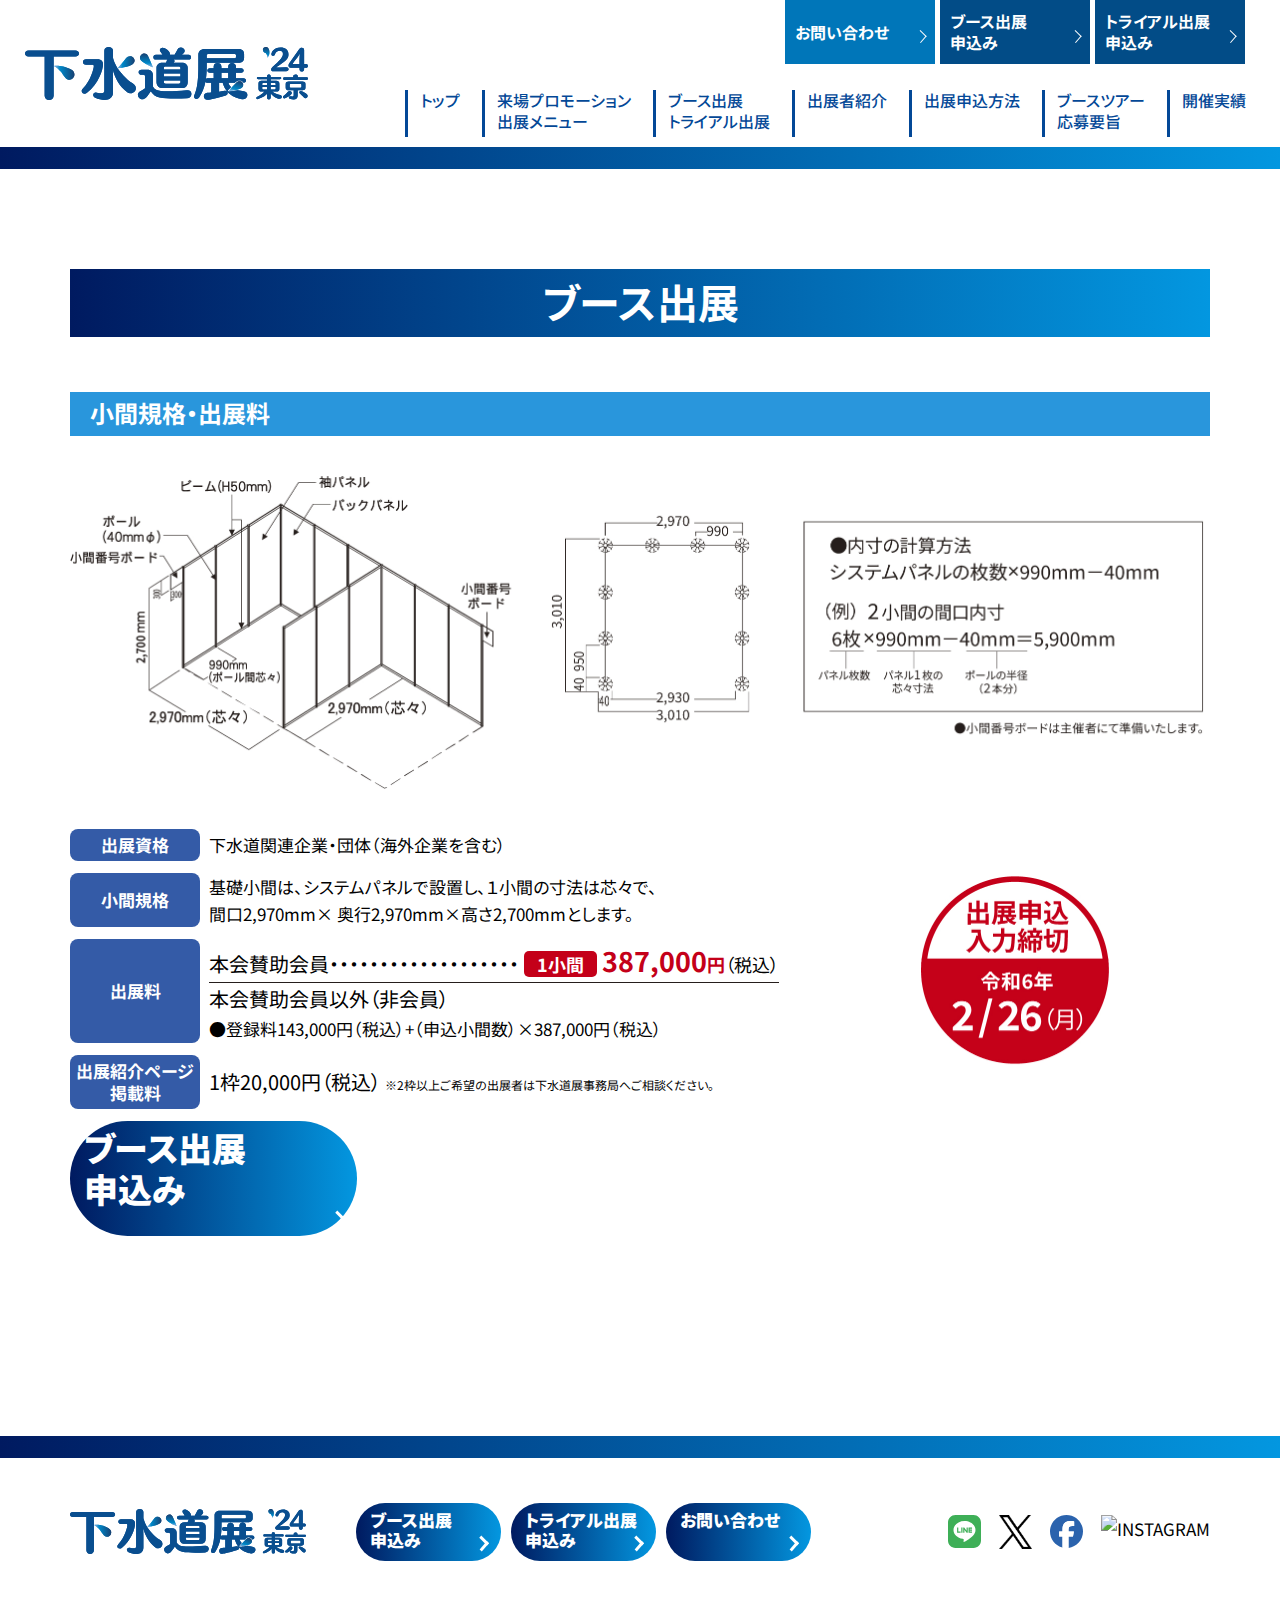
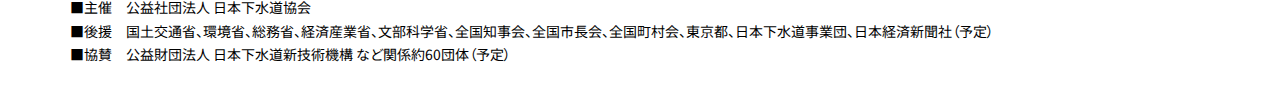
==== booth/index.html @ a704e986 "booth 20%" ====
<!doctype html>
<html lang="ja">
<head>
    
    <meta charset="utf-8">
    <meta http-equiv="X-UA-Compatible" content="IE=edge">
    <meta name="viewport" content="width=device-width, initial-scale=1, minimum-scale=1">
    <meta name="format-detection" content="telephone=no">

    <title>下水道展’24東京</title>
    <meta name="keywords" content="">
    <meta name="description" content="">

    <link rel="canonical" href="https://www.gesuidouten.jp/booth/">
    
    <!-- Favicon -->
    <link rel="apple-touch-icon" href="../assets/img/common/favicon.png">
    <link rel="icon" href="../assets/img/common/favicon.ico">

    <!-- Css -->
    <link rel="stylesheet" href="../assets/css/common.css">
    <link rel="stylesheet" href="../assets/css/booth.css">

    <!-- Js -->
    <script src="../assets/js/jquery.min.js"></script>
    <script src="../assets/js/common.js"></script>
    
</head>

<body>

    <!-- Header -->
    <script>parts('../','header.html');</script>
    <!-- End Header -->

    <!-- Main -->
    <div class="main">
        <section class="container">
			<h2 class="m-title">ブース出展</h2>
			<h3 class="m-title2">小間規格・出展料</h3>
			<div class="booth__box">
                <figure>
                    <img src="../assets/img/booth/booth-img01.jpg" width="1140" loading="lazy" alt="小間規格・出展料">
                </figure>
            </div>
            <div class="booth-exhi">
                <div class="booth-exhi__left">
                    <div class="exhi__item">
                        <div class="exhi-item__title">
                            <p>出展資格</p>
                        </div>
                        <div class="exhi-item__inner">
                            <p>下水道関連企業・団体（海外企業を含む）</p>
                        </div>
                    </div>
                    <div class="exhi__item">
                        <div class="exhi-item__title">
                            <p>小間規格</p>
                        </div>
                        <div class="exhi-item__inner">
                            <p>基礎小間は、システムパネルで設置し、１小間の寸法は芯々で、<br class="only-pc">間口2,970mm×
                                奥行2,970mm×高さ2,700mmとします。</p>
                        </div>
                    </div>
                    <div class="exhi__item">
                        <div class="exhi-item__title">
                            <p>出展料</p>
                        </div>
                        <div class="exhi-item__inner">
                            <div>
                                <p class="exhi-item__subtitle exhi-item__lead">本会賛助会員・・・・・・・・・・・・・・・・・・・<span class="tag">1小間</span><span class="number">387,000</span><span class="sm--red">円</span><span class="sm">（税込）</span></p>
                                <p class="exhi-item__lead">本会賛助会員以外（非会員）</p>
                                <p>●登録料143,000円（税込）+（申込小間数）×387,000円（税込）</p>
                            </div>
                        </div>
                    </div>
                    <div class="exhi__item">
                        <div class="exhi-item__title">
                            <p>出展紹介ページ<br>掲載料</p>
                        </div>
                        <div class="exhi-item__inner">
                            <p class="exhi-item__lead">1枠20,000円（税込） <span class="exhi-item__cap only-pc">※2枠以上ご希望の出展者は下水道展事務局へご相談ください。</span></p>
                        </div>
                    </div>
                    <p class="exhi-item__cap only-sp">※2枠以上ご希望の出展者は下水道展事務局へご相談ください。</p>
                </div>
                <div class="booth-exhi__right">
                    <figure>
                        <img src="../assets/img/booth/booth-img02.jpg" width="188" loading="lazy" alt="出展申込入力締切">
                    </figure>
                </div>
            </div>
            <div class="booth__btn">
                <a href="#">ブース出展
                    <br>申込み</a>
            </div>
        </section>
        <!--/-->

    </div>
    <!-- End Main -->

    <!-- Footer -->
    <script>parts('../','footer.html');</script>
    <!-- End Footer -->
    
</body>
</html>
---- assets/css/common.css ----
@charset "utf-8";
@import url('https://fonts.googleapis.com/css2?family=Noto+Sans+JP:wght@400;500;700;900&display=swap');

/* Reset */
html{font-size: 62.5%; -webkit-font-feature-settings: 'palt' 1; font-feature-settings: 'palt' 1;}
body{color: #000; line-height: 1.6; word-spacing: 0; font-size: 1.7rem; font-weight: 400; font-family: 'Noto Sans JP', sans-serif;
-webkit-text-size-adjust: 100%; -ms-text-size-adjust: 100%; -moz-text-size-adjust: 100%;}

*{margin: 0; padding: 0; box-sizing: border-box; border: 0; outline: none;}
h1, h2, h3, h4, h5, h6{font-size: 100%; font-weight: bold;}
ol, ul{list-style: none;}
table{border-collapse: collapse; border-spacing: 0;}
a{color: inherit; text-decoration: none;}
img{vertical-align: bottom; max-width: 100%; height: auto;}

.container{margin: 0 auto; max-width: 1140px; width: calc(100% - 40px);}
/*

.cap,
[class*="cap-"]{font-size: 1rem; line-height: 1.4;}
.cap-abs_right{position: absolute; bottom: 0.7rem; right: 0.7rem; text-align: right;}
.cap-abs_left{position: absolute; bottom: 0.7rem; left: 0.7rem;}
.cap-right{padding-top: 5px; text-align: right;}
.cap-left{padding-top: 5px;}
.shadow{color: #fff; text-shadow: 0 0 0.1rem rgba(0,0,0,.6), 0 0 0.2rem rgba(0,0,0,.6), 0 0 0.3rem rgba(0,0,0,.6), 0 0 0.4rem rgba(0,0,0,.6), 0 0 0.5rem rgba(0,0,0,.6), 0 0 0.6rem rgba(0,0,0,.6), 0 0 0.7rem rgba(0,0,0,.6), 0 0 0.8rem rgba(0,0,0,.6), 0 0 0.9rem rgba(0,0,0,.6), 0 0 1rem rgba(0,0,0,.6);}

.center{text-align: center !important;}
.left{text-align: left !important;}
.right{text-align: right !important;}
.bold{font-weight: bold;}
.txt-flip{text-align: right; transform: rotateY(180deg);}
.txt-flipcen{text-align: center; transform: rotateY(180deg);}
*/

@media (min-width: 769px){
    a[href^="tel:"]{pointer-events: none;}
    .only-sp{display: none !important;}
}

@media (max-width: 768px){
	body{font-size: 1.4rem; line-height: 1.7;}
    .only-pc{display: none !important;}
}

@media print {
    body{color-adjust: exact; -webkit-print-color-adjust: exact; print-color-adjust: exact;}
}

/* Header */
header{position: relative; padding: 0 12px 22px 25px; display: flex; justify-content: space-between; align-items: center;}
header:after{content: ''; position: absolute; bottom: 0; left: 0; height: 22px; width: 100%; background: linear-gradient(to right, #001a60, #0397e0); display: block;}

.menu{padding: 90px 0 10px;}
.menu ul{display: flex;}
.menu li{display: flex;}
.menu a{padding: 0 22px 5px 12px; font-size: 1.6rem; line-height: 1.3125; color: #034897; font-weight: 500; border-left: 3px solid #034897;}
.menu a.is-active,
.menu a:hover{color: #e4001e; border-left: 3px solid #e4001e;}

.btn-menu{display: none; width: 50px; height: 25px; position: absolute; top: 22px; right: 20px;}
.btn-menu span{width: 100%; height: 5px; background: #024c87; position: absolute; left: 0; transition: .4s;}
.btn-menu span:nth-of-type(1){top: 0;}
.btn-menu span:nth-of-type(2){top: 10px;}
.btn-menu span:nth-of-type(3){top: 20px;}

.btn-menu.is-open span:nth-of-type(1){transform: rotate(45deg);}
.btn-menu.is-open span:nth-of-type(2){opacity: 0;}
.btn-menu.is-open span:nth-of-type(3){transform: rotate(-45deg);}

@media (max-width: 1200px) and (min-width: 769px){
	header{padding: 0 0 22px 15px; flex-wrap: wrap;}
	h1{margin: 20px 0; width: 220px; line-height: 1;}
	
	.menu{width: 100%; padding: 0 0 10px; display: flex; justify-content: flex-end;}
	.menu a{font-size: min(1.7vw,1.6rem);}
}

@media (max-width: 768px){
	header{padding: 17px 20px 27px; position: fixed; top: 0; left: 0; width: 100%; background: #fff; z-index: 300;}
	header:after{height: 10px;}
	h1{width: 180px; line-height: 1;}
	
	.btn-menu{display: block;}
	.menu{display: none; position: fixed; top: 78px; bottom: 0; left: 0; width: 100%; z-index: 200; background: #fff; overflow: auto;}
	.menu ul{display: block; padding: 0 20px;}
	.menu li{display: block; width: 100%; margin: 0 0 20px;}
	.menu a{display: block; width: 100%;}
}

/* Btn Fixed */
.btn-fixed{position: absolute; top: 0; right: 35px; width: 460px; display: flex; justify-content: space-between; z-index: 100;}
.btn-fixed li{width: 150px;}
.btn-fixed li:nth-of-type(1) a{background: #0076b9;}
.btn-fixed a{height: 64px; font-size: 1.6rem; line-height: 1.3125; font-weight: bold; background: #024c87; color: #fff; padding: 0 0 0 10px; display: flex; align-items: center; align-content: center; position: relative;}
.btn-fixed a:after{content: ''; position: absolute; bottom: 23px; right: 10px; border: solid #fff; border-width: 0 1px 1px 0; display: inline-block; padding: 4px; transform: rotate(-45deg) skewY(-4deg);}
.btn-fixed a:hover{background: linear-gradient(to right, #001a60, #0397e0) !important;}


@media (max-width: 1200px){
	.btn-fixed{right: 22px;}
}

@media (min-width: 769px){
    
}

@media (max-width: 768px){
	.btn-fixed{right: 0; bottom: 0; top: auto; width: 100%; flex-wrap: wrap; position: fixed; background: #fff;}
	.btn-fixed li{width: 50%;}
	.btn-fixed li:nth-of-type(1){width: 100%; order: 3; margin-top: 1px;}
	.btn-fixed li:nth-of-type(2){width: calc(50% - 1px);}
	.btn-fixed a{text-align: center; justify-content: center; height: 46px; font-size: min(4.2vw,1.6rem); padding: 0 15px 0 0;}
	.btn-fixed a:after{bottom: 17px;}
}

/* Main */
.main{overflow: hidden; padding: 100px 0 200px;}

.m-title{font-size: 4.1rem; line-height: 1.1; font-weight: bold; background: linear-gradient(to right, #001a60, #0397e0); color: #fff; text-align: center; padding: 10px 0 13px; margin: 0 0 55px;}
.m-title2{font-size: 2.4rem; line-height: 1.1; font-weight: bold; background: #2996dc; color: #fff; padding: 8px 20px 10px; margin: 0 0 25px;}
.m-title2 span{font-size: 75%;}
.m-title3{font-size: 2rem; line-height: 1.1; font-weight: bold; background: #035dab; color: #fff; padding: 3px 20px 5px; margin: 0 0 10px;}
.m-title4{font-size: 2rem; line-height: 1.3; color: #035dab; font-weight: bold; margin: 0 0 5px;}

@media (min-width: 769px){
    
}

@media (max-width: 768px){
	.main{padding: 130px 0 100px;}
	
	.m-title{font-size: 2.4rem; margin: 0 -20px 30px;}
	.m-title2{font-size: 2rem;}
	.m-title3{font-size: 1.8rem;}
	.m-title4{font-size: 1.8rem;}
}

/* Footer */
.footer-wrap{display: flex; align-items: center; margin: 0 0 35px;}
.footer-logo{margin: 0 50px 0 0;}
.footer-btn{display: flex;}
.footer-btn li:not(:last-of-type){margin-right: 10px;}
.footer-btn a{width: 145px; height: 58px; border-radius: 30px; background: linear-gradient(to right, #001a60, #0397e0); display: block; color: #fff; font-size: 1.7rem; line-height: 1.2; font-weight: 900; padding: 7px 0 0 14px; position: relative;}
.footer-btn a:after{content: ''; position: absolute; bottom: 12px; right: 14px; border: solid #fff; border-width: 0 3px 3px 0; display: inline-block; padding: 4px; transform: rotate(-45deg) skewY(-4deg);}
.footer-btn a:hover{background: #024c87;}

.footer-sns{display: flex; margin-left: auto;}
.footer-sns li:not(:last-of-type){margin-right: 18px;}

.footer-info{font-size: 1.4rem; line-height: 1.7; display: flex; flex-wrap: wrap; align-items: flex-start; justify-content: space-between;}
.footer-info dt{width: 4em;}
.footer-info dd{width: calc(100% - 4em);}

@media (min-width: 769px){
    footer{padding: 67px 0 45px; position: relative;}
	footer:before{content: ''; position: absolute; top: 0; left: 0; height: 22px; width: 100%; background: linear-gradient(to right, #001a60, #0397e0); display: block;}
	
	.footer-link{display: none;}
}

@media (max-width: 768px){
	footer{padding: 0 0 120px;}
	.footer-wrap{flex-wrap: wrap; margin: 0;}
	
	.footer-link{order: -2; display: flex; flex-wrap: wrap; background: #ededed;}
	.footer-link li{border-bottom: 2px solid #fff; width: calc(50% - 1px);}
	.footer-link li:nth-of-type(odd){border-right: 2px solid #fff;}
	.footer-link li:last-of-type{border-bottom: none;}
	.footer-link a{height: 50px; font-size: 1.5rem; line-height: 1.3; padding: 0 10px; display: flex; align-items: center; align-content: center;}
	.footer-link a.is-active,
	.footer-link a:hover{background: #e5f2f9;}
	
	.footer-btn{display: none;}
	
	.footer-sns{order: -1; width: 100%; justify-content: center; margin: 60px 0 80px;}
	
	.footer-logo{width: calc(100% + 40px); margin: 0 -20px 20px; text-align: center; position: relative; padding: 40px 0 0;}
	.footer-logo:before{content: ''; position: absolute; top: 0; left: 0; height: 10px; width: 100%; background: linear-gradient(to right, #001a60, #0397e0); display: block;}
	.footer-logo img{width: 212px;}
	.footer-info{font-size: 1.2rem;}
}
---- assets/css/booth.css ----
@charset "utf-8";
.booth__box{
    padding: 15px 0 0 0;
}
.booth-exhi{
    margin: 40px 0 0 0;
    display: flex;
    align-items: center;
}
.booth-exhi__left{
    width: 63.422%;
}
.exhi__item{
    display: flex;
    margin: 0 0 12px 0;
}
.exhi-item__title{
    border-radius: 8px;
    padding: 5px;
    width: 130px;
    text-align: center;
    background: #345BA7;
    margin-right: 9px;
    display: flex;
    justify-content: center;
    align-items: center;
}
.exhi-item__title p{
    color: #FFFFFF;
    font-weight: bold;
    line-height: 1.3;
}
.exhi-item__inner{
    display: flex;
    align-items: center;
    width: calc(100% - 140px);
}
.exhi-item__subtitle{
    border-bottom: 1px solid #251E1C;
}
.exhi-item__lead{
    font-size: 2rem;
}
.exhi-item__subtitle .tag{
    background: #C40019;
    border-radius: 5px;
    text-align: center;
    font-size: 1.8rem;
    color: #FFFFFF;
    padding: 0 13px;
    font-weight: bold;
    margin: 0 5px;
}
.exhi-item__subtitle .number{
    font-weight: bold;
    color: #C40019;
    font-size: 2.7rem;
}
.exhi-item__subtitle .sm--red{
    font-weight: bold;
    color: #C40019;
    font-size: 1.8rem;
}
.exhi-item__subtitle .sm{
    font-size: 1.8rem;
}
.exhi-item__cap{
    font-size: 1.2rem;
}
.booth-exhi__right{
    margin-left: min(10vw, 130px);
}
.booth__btn{
    margin: 0 auto;
}
.booth__btn a{
    width: 287px;
    height: 115px;
    border-radius: 100px;
    display: block;
    color: #fff;
    font-size: 3.4rem;
    line-height: 1.2;
    font-weight: 900;
    padding: 7px 0 0 14px;
    position: relative;
    background: linear-gradient(to right, #001a60, #0397e0);
}
.booth__btn a::after{
    content: '';
    position: absolute;
    bottom: 12px;
    right: 14px;
    border: solid #fff;
    border-width: 0 3px 3px 0;
    display: inline-block;
    padding: 4px;
    transform: rotate(-45deg) skewY(-4deg);
}
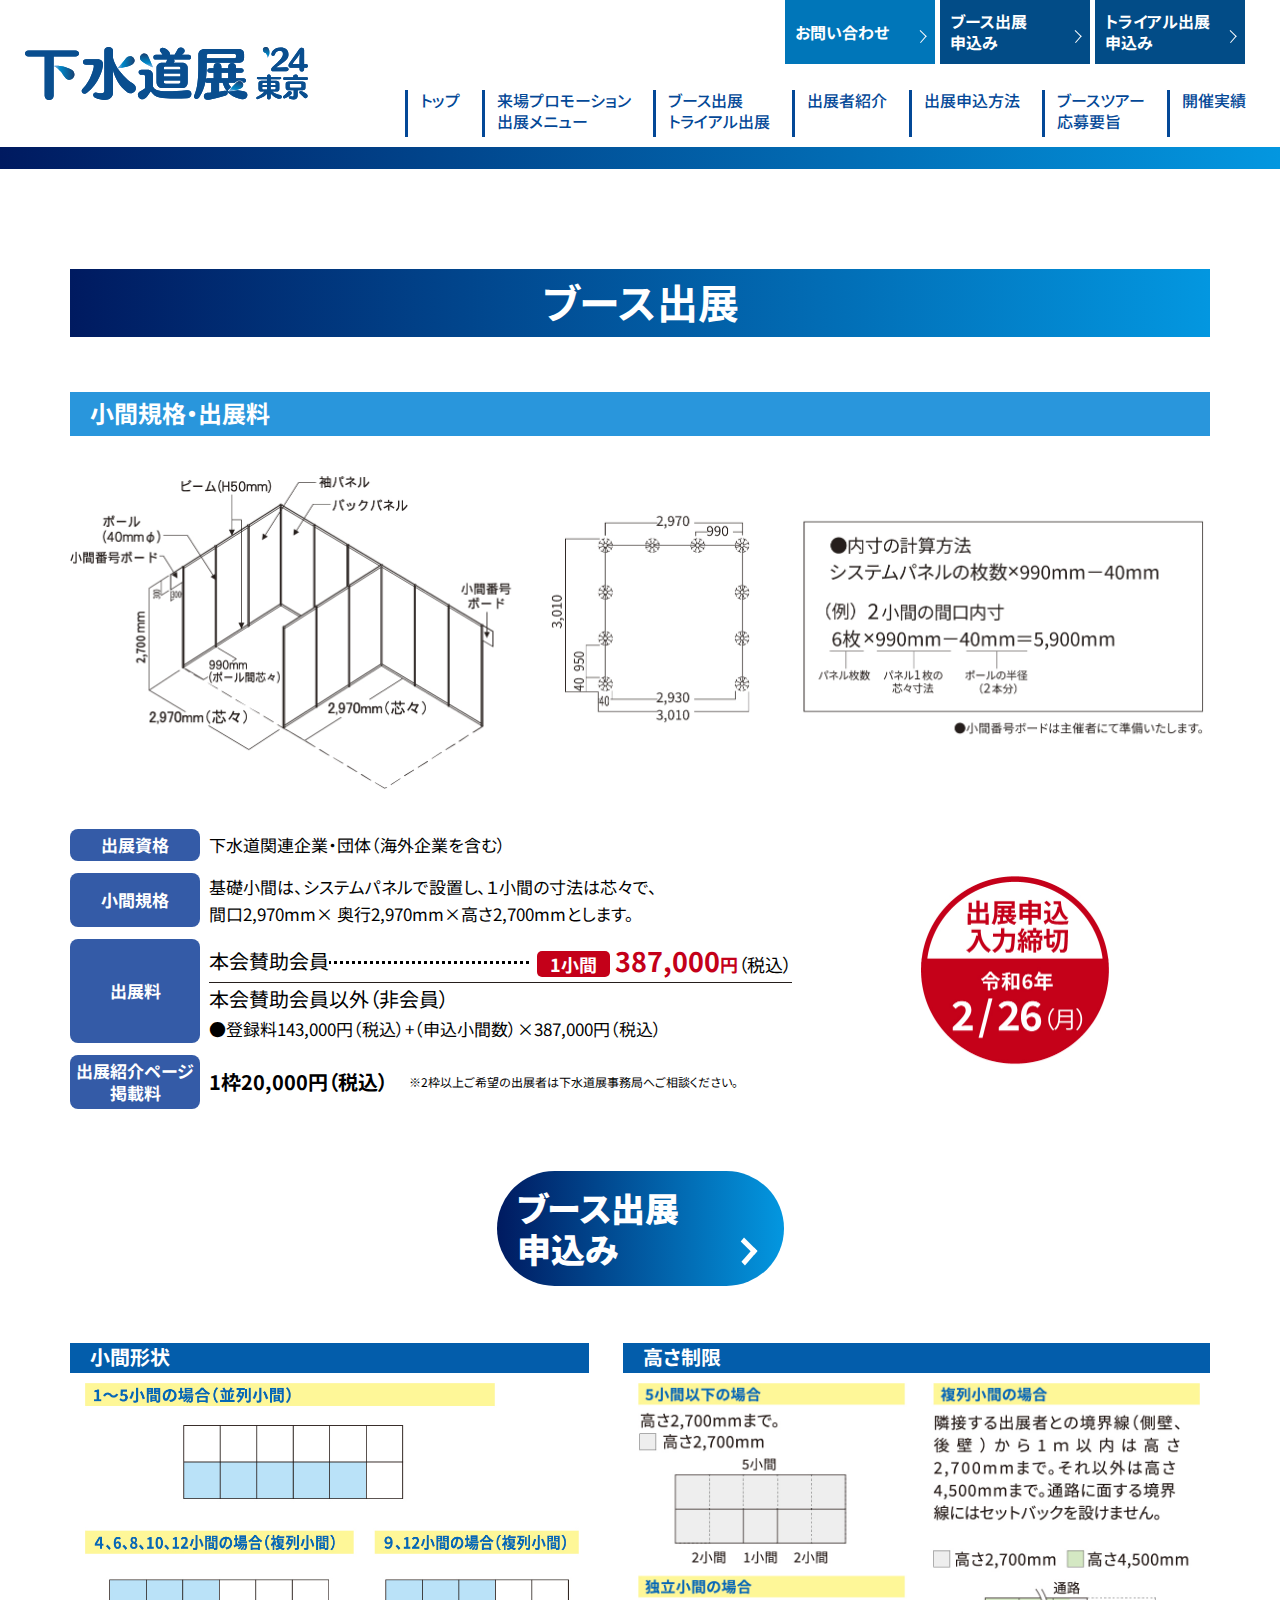
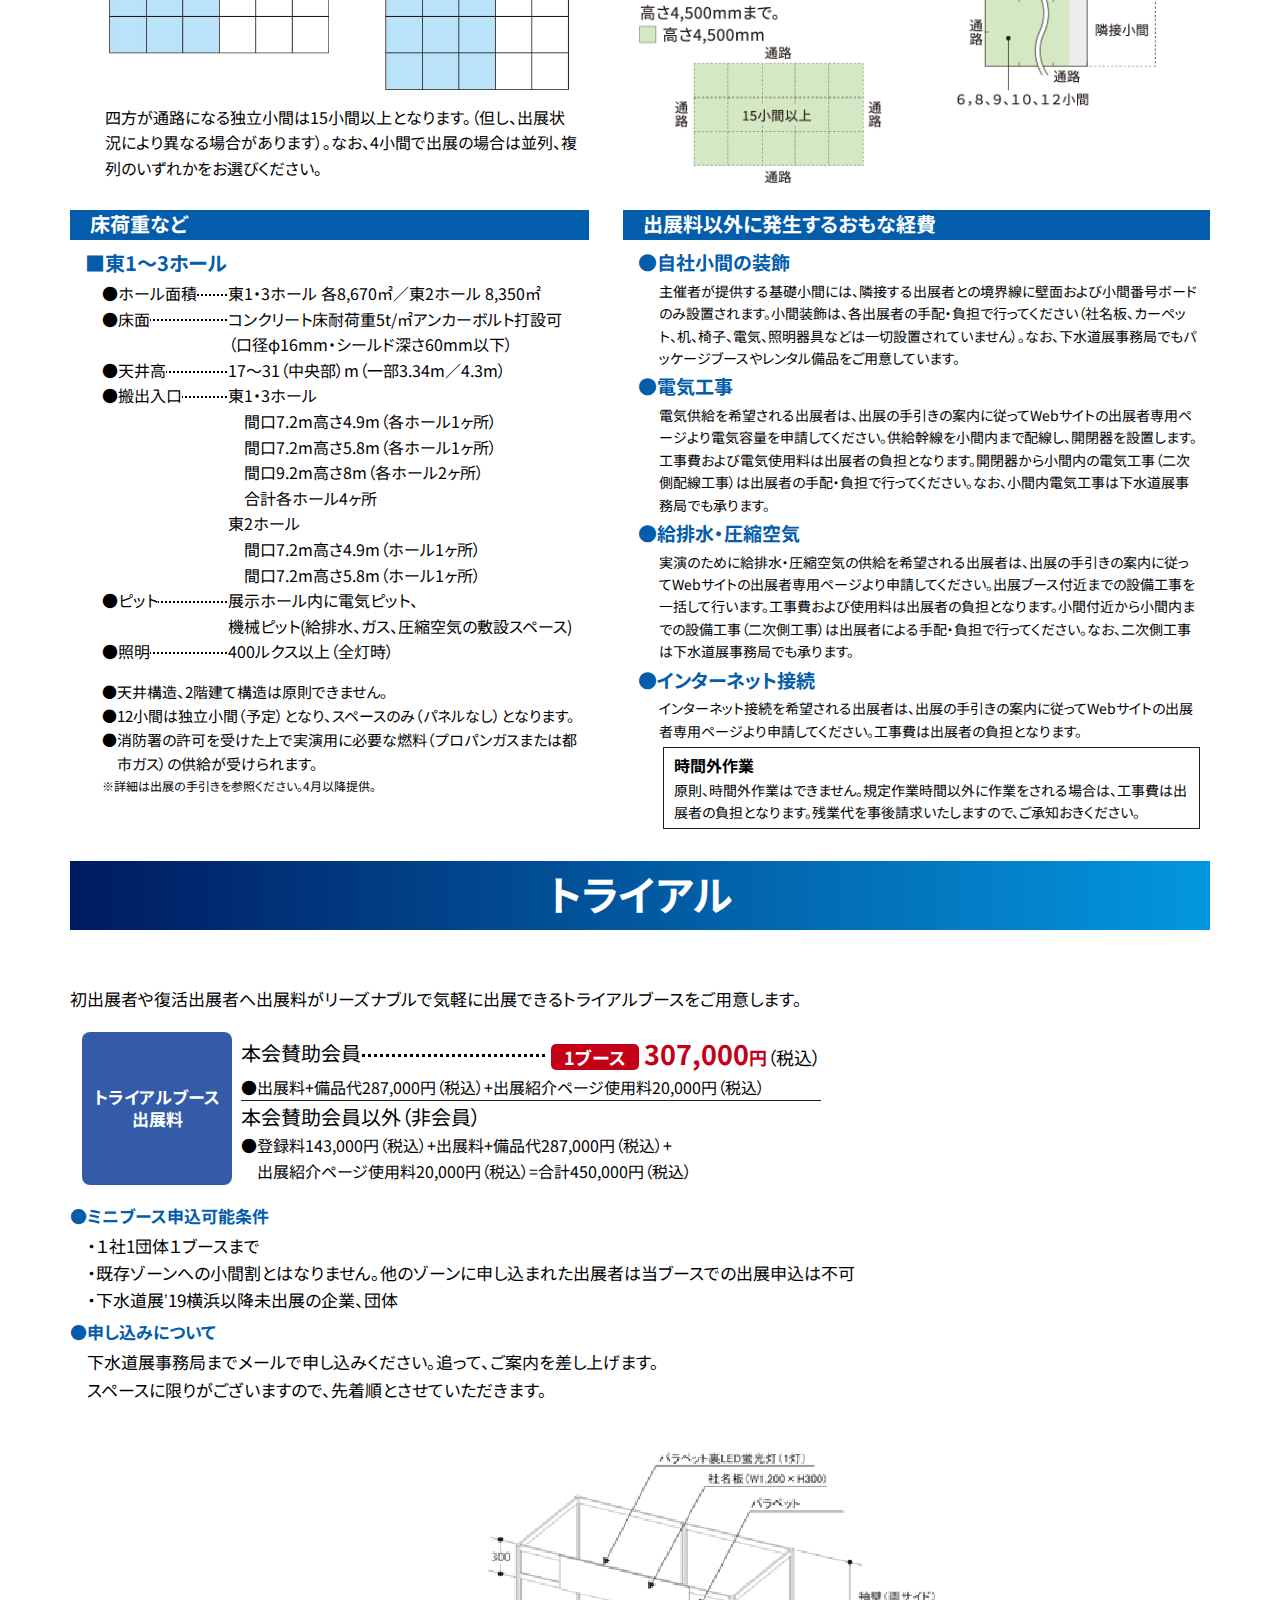
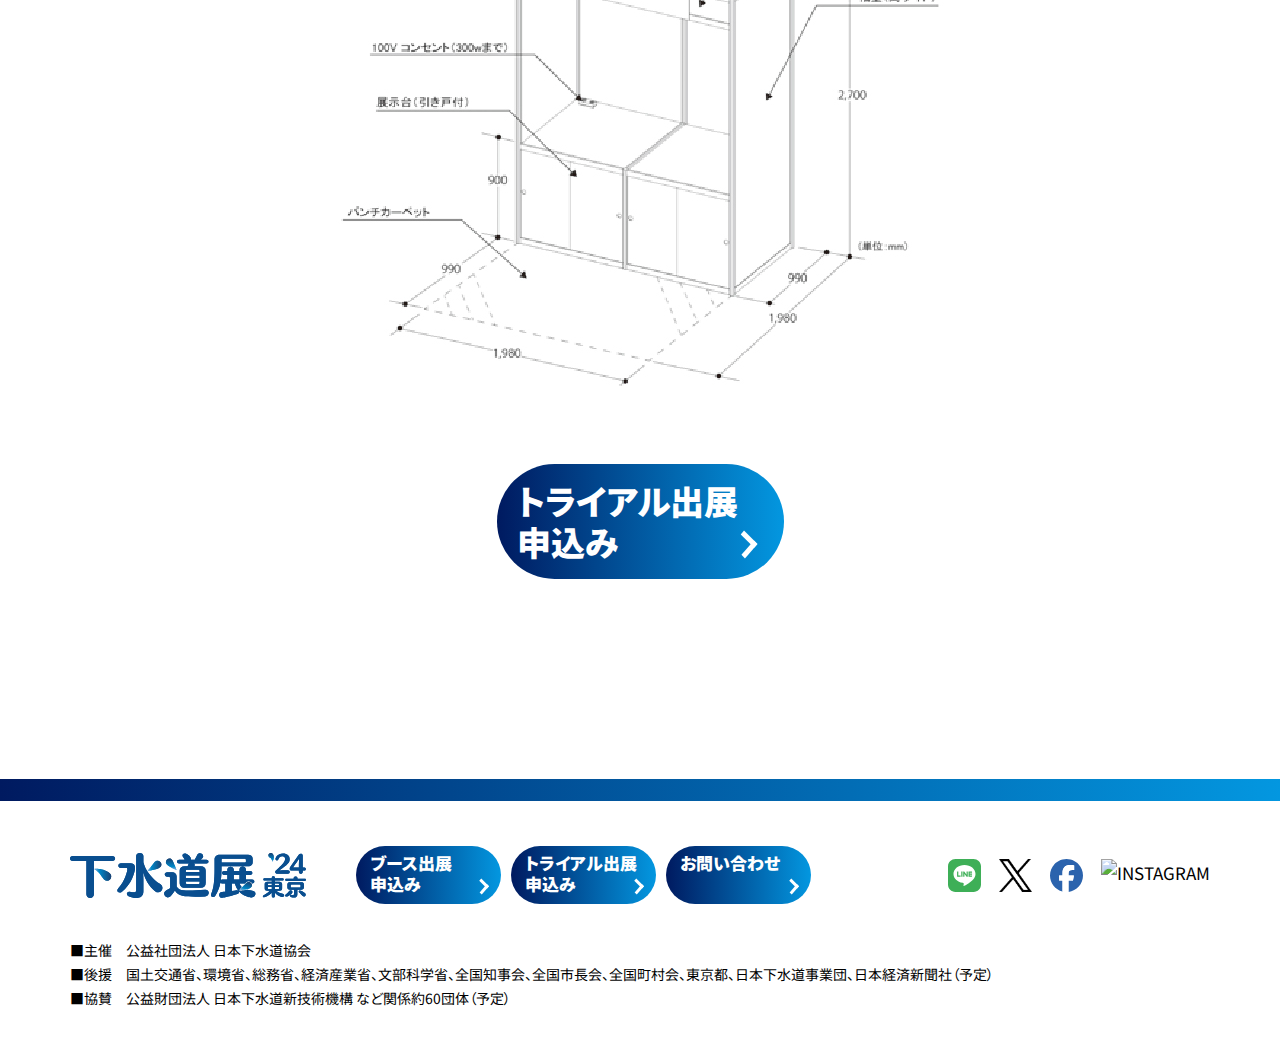
==== commit 8833a596: "update booth" ====
--- a/booth/index.html
+++ b/booth/index.html
@@ -38,9 +38,11 @@
         <section class="container">
 			<h2 class="m-title">ブース出展</h2>
 			<h3 class="m-title2">小間規格・出展料</h3>
-			<div class="booth__box">
+			<div class="booth__standard">
                 <figure>
-                    <img src="../assets/img/booth/booth-img01.jpg" width="1140" loading="lazy" alt="小間規格・出展料">
+                    <img class="only-pc" src="../assets/img/booth/booth-img01.jpg" width="1140" loading="lazy" alt="小間規格・出展料">
+                    <img class="only-sp" src="../assets/img/booth/booth-img01_sp.jpg" width="768" loading="lazy" alt="小間規格・出展料">
+
                 </figure>
             </div>
             <div class="booth-exhi">
@@ -68,18 +70,26 @@
                         </div>
                         <div class="exhi-item__inner">
                             <div>
-                                <p class="exhi-item__subtitle exhi-item__lead">本会賛助会員・・・・・・・・・・・・・・・・・・・<span class="tag">1小間</span><span class="number">387,000</span><span class="sm--red">円</span><span class="sm">（税込）</span></p>
-                                <p class="exhi-item__lead">本会賛助会員以外（非会員）</p>
-                                <p>●登録料143,000円（税込）+（申込小間数）×387,000円（税込）</p>
-                            </div>
-                        </div>
-                    </div>
-                    <div class="exhi__item">
+                                <div class="exhi-item__subtitle border-bottom">
+                                    <p class="exhi-item__lead">本会賛助会員</p>
+                                    <p>
+                                        <span class="tag">1小間</span><span class="number">387,000</span><span class="sm--red">円</span><span class="sm">（税込）</span>
+                                    </p>
+                                </div>
+                                <p class="exhi-item__lead only-pc">本会賛助会員以外（非会員）</p>
+                                <p class="only-pc">●登録料143,000円（税込）+（申込小間数）×387,000円（税込）</p>
+                            </div>
+                        </div>
+                    </div>
+                    <p class="only-sp">本会賛助会員以外（非会員登録料143,000円<br>（税込）+（申込小間数）×387,000円（税込））</p>
+                    <div class="exhi__item exhi__item--intro">
                         <div class="exhi-item__title">
                             <p>出展紹介ページ<br>掲載料</p>
                         </div>
                         <div class="exhi-item__inner">
-                            <p class="exhi-item__lead">1枠20,000円（税込） <span class="exhi-item__cap only-pc">※2枠以上ご希望の出展者は下水道展事務局へご相談ください。</span></p>
+                            <p class="exhi-item__lead fw--bold">1枠20,000円（税込） 
+                            </p>
+                            <p class="exhi-item__cap only-pc">※2枠以上ご希望の出展者は下水道展事務局へご相談ください。</p>
                         </div>
                     </div>
                     <p class="exhi-item__cap only-sp">※2枠以上ご希望の出展者は下水道展事務局へご相談ください。</p>
@@ -90,9 +100,152 @@
                     </figure>
                 </div>
             </div>
-            <div class="booth__btn">
+            <div class="booth__btn only-pc">
                 <a href="#">ブース出展
                     <br>申込み</a>
+            </div>
+            <div class="booth__group">
+                <div class="booth__box">
+                    <h4 class="m-title3">小間形状</h4>
+                    <div class="booth-box__inner">
+                        <figure>
+                            <img src="../assets/img/booth/booth-img03.jpg" alt="小間形状">
+                        </figure>
+                        <div class="booth-box__desc">
+                            <p>四方が通路になる独立小間は15小間以上となります。（但し、出展状況により異なる場合があります）。なお、4小間で出展の場合は並列、複列のいずれかをお選びください。</p>
+                        </div>
+                    </div>
+                </div>
+                <div class="booth__box">
+                    <h4 class="m-title3">高さ制限</h4>
+                    <div class="booth-box__inner">
+                        <figure>
+                            <img class="only-pc" src="../assets/img/booth/booth-img04.jpg" alt="高さ制限">
+                            <img class="only-sp" src="../assets/img/booth/booth-img04_sp.jpg" alt="高さ制限">
+                        </figure>
+                    </div>
+                </div>
+                <div class="booth__box">
+                    <h4 class="m-title3">床荷重など</h4>
+                    <div class="booth-box__inner">
+                        <h4 class="m-title4">■東1～3ホール</h4>
+                        <div class="booth-box__list">
+                            <ul>
+                                <li>
+                                    <p>●ホール面積</p>
+                                    <p>東1・3ホール 各8,670&#13217;／東2ホール 8,350&#13217;</p>
+                                </li>
+                                <li>
+                                    <p>●床面</p>
+                                    <p>コンクリート床耐荷重5t/&#13217;アンカーボルト打設可<br>（口径φ16mm・シールド深さ60mm以下）</p>
+                                </li>
+                                <li>
+                                    <p>●天井高</p>
+                                    <p>17～31（中央部）m（一部3.34m／4.3m）</p>
+                                </li>
+                                <li>
+                                    <p>●搬出入口</p>
+                                    <p>東1・3ホール
+                                        <span>間口7.2m高さ4.9m（各ホール1ヶ所）
+                                            <br>間口7.2m高さ5.8m（各ホール1ヶ所）
+                                            <br>間口9.2m高さ8m（各ホール2ヶ所）
+                                            <br>合計各ホール4ヶ所
+                                        </span>
+                                        東2ホール
+                                        <span>間口7.2m高さ4.9m（ホール1ヶ所）
+                                            <br>間口7.2m高さ5.8m（ホール1ヶ所）
+                                        </span>
+                                    </p>
+                                </li>
+                                <li>
+                                    <p>●ピット</p>
+                                    <p>展示ホール内に電気ピット、
+                                        <br>機械ピット(給排水、ガス、圧縮空気の敷設スペース)
+                                    </p>
+                                </li>
+                                <li>
+                                    <p>●照明</p>
+                                    <p>400ルクス以上（全灯時）</p>
+                                </li>
+                            </ul>
+                            <div class="booth-box__note">
+                                <p class="text-indent">●天井構造、2階建て構造は原則できません。</p>
+                                <p class="text-indent">●12小間は独立小間（予定）となり、スペースのみ（パネルなし）となります。</p>
+                                <p class="text-indent">●消防署の許可を受けた上で実演用に必要な燃料（プロパンガスまたは都<br>市ガス）の供給が受けられます。</p>
+                                <p class="booth-box__cap">※詳細は出展の手引きを参照ください。4月以降提供。</p>
+                            </div>
+                        </div>
+                    </div>
+                </div>
+                <div class="booth__box">
+                    <h4 class="m-title3">出展料以外に発生するおもな経費</h4>
+                    <div class="booth-box__inner">
+                        <div class="booth-box__content">
+                            <h4 class="m-title4">●自社小間の装飾</h4>
+                            <p>主催者が提供する基礎小間には、隣接する出展者との境界線に壁面および小間番号ボードのみ設置されます。小間装飾は、各出展者の手配・負担で行ってください（社名板、カーペット、机、椅子、電気、照明器具などは一切設置されていません）。なお、下水道展事務局でもパッケージブースやレンタル備品をご用意しています。</p>
+                        </div>
+                        <div class="booth-box__content">
+                            <h4 class="m-title4">●電気工事</h4>
+                            <p>電気供給を希望される出展者は、出展の手引きの案内に従ってWebサイトの出展者専用ページより電気容量を申請してください。供給幹線を小間内まで配線し、開閉器を設置します。工事費および電気使用料は出展者の負担となります。開閉器から小間内の電気工事（二次側配線工事）は出展者の手配・負担で行ってください。なお、小間内電気工事は下水道展事務局でも承ります。</p>
+                        </div>
+                        <div class="booth-box__content">
+                            <h4 class="m-title4">●給排水・圧縮空気</h4>
+                            <p>実演のために給排水・圧縮空気の供給を希望される出展者は、出展の手引きの案内に従ってWebサイトの出展者専用ページより申請してください。出展ブース付近までの設備工事を一括して行います。工事費および使用料は出展者の負担となります。小間付近から小間内までの設備工事（二次側工事）は出展者による手配・負担で行ってください。なお、二次側工事は下水道展事務局でも承ります。</p>
+                        </div>
+                        <div class="booth-box__content">
+                            <h4 class="m-title4">●インターネット接続</h4>
+                            <p>インターネット接続を希望される出展者は、出展の手引きの案内に従ってWebサイトの出展者専用ページより申請してください。工事費は出展者の負担となります。</p>
+                            <div class="border">
+                                <p>時間外作業<br>
+                                <span>原則、時間外作業はできません。規定作業時間以外に作業をされる場合は、工事費は出展者の負担となります。残業代を事後請求いたしますので、ご承知おきください。</span></p>
+                            </div>
+                        </div>
+                    </div>
+
+                </div>
+            </div>
+
+            <div class="booth__trial">
+                <h2 class="m-title">トライアル</h2>
+                <p>初出展者や復活出展者へ出展料がリーズナブルで気軽に出展できるトライアルブースをご用意します。</p>
+                <div class="booth-trial__box">
+                    <div class="exhi__item">
+                        <div class="exhi-item__title">
+                            <p>トライアルブース<br class="only-pc">出展料</p>
+                        </div>
+                        <div class="exhi-item__inner">
+                            <div>
+                                <div class="exhi-item__subtitle">
+                                    <p class="exhi-item__lead">本会賛助会員</p>
+                                    <p>
+                                        <span class="tag">1ブース</span><span class="number">307,000</span><span class="sm--red">円</span><span class="sm">（税込）</span>
+                                    </p>
+                                </div>
+                                <p class="exhi-item__price border-bottom">●出展料+備品代287,000円（税込）+出展紹介ページ使用料20,000円（税込）</p>
+                                <p class="exhi-item__lead">本会賛助会員以外（非会員）</p>
+                                <p class="exhi-item__price text-indent">●登録料143,000円（税込）+出展料+備品代287,000円（税込）+<br>出展紹介ページ使用料20,000円（税込）=合計450,000円（税込）</p>
+                            </div>
+                        </div>
+                    </div>
+                </div>
+                <div class="booth-trial__desc">
+                    <h4 class="m-title4">●ミニブース申込可能条件</h4>
+                    <p>・１社1団体１ブースまで</p>
+                    <p>・既存ゾーンへの小間割とはなりません。他のゾーンに申し込まれた出展者は当ブースでの出展申込は不可</p>
+                    <p>・下水道展ʼ19横浜以降未出展の企業、団体</p>
+                </div>
+                <div class="booth-trial__desc">
+                    <h4 class="m-title4">●申し込みについて</h4>
+                    <p>下水道展事務局までメールで申し込みください。追って、ご案内を差し上げます。</p>
+                    <p>スペースに限りがございますので、先着順とさせていただきます。</p>
+                </div>
+                <div class="booth-trial__img">
+                    <img src="../assets/img/booth/booth-img05.jpg" width="608" height="537" loading="lazy" alt="image photo">
+                </div>
+                <div class="booth__btn only-pc">
+                    <a href="#">トライアル出展
+                        <br>申込み</a>
+                </div>
             </div>
         </section>
         <!--/-->
--- a/assets/css/booth.css
+++ b/assets/css/booth.css
@@ -1,5 +1,5 @@
 @charset "utf-8";
-.booth__box{
+.booth__standard{
     padding: 15px 0 0 0;
 }
 .booth-exhi{
@@ -9,6 +9,7 @@
 }
 .booth-exhi__left{
     width: 63.422%;
+    min-width: 533px;
 }
 .exhi__item{
     display: flex;
@@ -35,11 +36,42 @@
     align-items: center;
     width: calc(100% - 140px);
 }
-.exhi-item__subtitle{
+.exhi-item__inner > div{
+    width: 100%;
+}
+.exhi-item__inner .exhi-item__cap{
+    margin-left: 20px;
+    width: calc(100% - 200px);
+}
+.exhi__item--intro .exhi-item__inner .exhi-item__lead{
+    width: 180px;
+}
+.fw--bold{
+    font-weight: bold;
+}
+.border-bottom{
     border-bottom: 1px solid #251E1C;
 }
 .exhi-item__lead{
     font-size: 2rem;
+}
+.exhi-item__subtitle{
+    display: flex;
+    justify-content: space-between;
+    position: relative;
+    align-items: center;
+}
+.exhi-item__subtitle::after{
+    position: absolute;
+    content: "";
+    width: 100%;
+    top: 22px;
+    left: 0;
+    border-top: 3px dotted #000000;
+    z-index: -1;
+}
+.exhi-item__subtitle p{
+    background: #ffffff;
 }
 .exhi-item__subtitle .tag{
     background: #C40019;
@@ -71,29 +103,257 @@
     margin-left: min(10vw, 130px);
 }
 .booth__btn{
-    margin: 0 auto;
+    margin: 50px auto 57px;
+    width: 287px;
 }
 .booth__btn a{
-    width: 287px;
-    height: 115px;
     border-radius: 100px;
     display: block;
     color: #fff;
     font-size: 3.4rem;
     line-height: 1.2;
     font-weight: 900;
-    padding: 7px 0 0 14px;
+    padding: 17px 0 17px 20px;
     position: relative;
     background: linear-gradient(to right, #001a60, #0397e0);
 }
 .booth__btn a::after{
     content: '';
     position: absolute;
-    bottom: 12px;
-    right: 14px;
+    bottom: 25px;
+    right: 30px;
     border: solid #fff;
-    border-width: 0 3px 3px 0;
+    border-width: 0 5px 5px 0;
     display: inline-block;
-    padding: 4px;
+    padding: 7px;
     transform: rotate(-45deg) skewY(-4deg);
 }
+.booth__btn a:hover{
+    background: #024c87;
+}
+.booth__group{
+    display: flex;
+    flex-wrap: wrap;
+    justify-content: space-between;
+}
+.booth__box{
+    margin-bottom: 27px;
+}
+.booth__box:nth-of-type(odd){
+    width: 45.5%;
+}
+.booth__box:nth-of-type(even){
+    width: 51.5%;
+}
+.booth-box__inner{
+    padding: 0 10px 0 15px;
+}
+
+.booth-box__desc{
+    padding-left: 20px;
+    font-size: 1.6rem;
+    margin-top: 15px;
+}
+.booth-box__list{
+    padding-left: 17px;
+}
+.booth-box__list ul li{
+    display: flex;
+    justify-content: space-between;
+    font-size: min(1.4vw, 1.6rem);
+    position: relative;
+}
+.booth-box__list ul li::after{
+    position: absolute;
+    position: absolute;
+    content: "";
+    width: 100%;
+    top: 0.8em;
+    left: 0;
+    border-top: 2px dotted #000000;
+        border-top-style: dotted;
+    border-top-style: dotted;
+    z-index: -1;
+}
+.booth-box__list ul li p:nth-of-type(2){
+    width: 73.535%;
+}
+.booth-box__list ul li p{
+    background: #FFFFFF;
+}
+.booth-box__list ul li p span{
+    display: block;
+    padding-left: 1em;
+}
+.booth-box__note{
+    font-size: min(1.4vw, 1.5rem);
+    margin-top: 15px;
+}
+.text-indent{
+    text-indent: -1em;
+    padding-left: 1em;
+}
+.booth-box__cap{
+    font-size: min(1.2vw, 1.2rem);
+}
+.booth-box__content{
+    margin-bottom: 5px;
+}
+.booth-box__content .m-title4{
+    font-size: 1.9rem;
+}
+.booth-box__content > p{
+    font-size: 1.5rem;
+    padding-left: 1.5em;
+}
+.booth-box__content p:nth-of-type(1){
+    font-size: 1.4rem;
+}
+.booth-box__content .border{
+    padding: 5px 10px;
+    border: 1px solid #251E1C;
+    margin: 5px 0 0 1.5em;
+}
+.booth-box__content .border p{
+    font-size: 1.6rem;
+    font-weight: bold;
+}
+.booth-box__content .border span{
+    font-size: 1.4rem;
+    display: block;
+    font-weight: normal;
+}
+.exhi-item__price{
+    font-size: 1.6rem;
+}
+.booth-trial__box{
+    margin: 20px 0 20px 12px;
+}
+.booth-trial__box .exhi-item__title{
+    width: 153px;
+}
+.booth-trial__box .exhi-item__inner > div{
+    max-width: 580px;
+}
+.booth-trial__desc{
+    margin-bottom: 8px;
+}
+.booth-trial__desc .m-title4{
+    font-size: 1.7rem;
+}
+.booth-trial__desc p{
+    padding-left: 1em;
+}
+.booth-trial__img{
+    text-align: center;
+    margin: 46px 0 78px 0;
+}
+.booth__trial .booth__btn{
+    margin: 0 auto;
+}
+@media (max-width: 768px){
+    .booth-exhi{
+        margin: 25px 0 35px 0;
+        flex-direction: column;
+    }
+    .booth-exhi__left{
+        width: 100%;
+        min-width: 100%;
+    }
+    .booth-exhi__right{
+        width: 100%;
+        text-align: center;
+        margin: 10px 0 0 0;
+    }
+    .exhi-item__subtitle{
+        flex-direction: column;
+        align-items: flex-start;
+        position: unset;
+        line-height: 1.3;
+        padding-bottom: 5px;
+    }
+    .exhi-item__subtitle p:nth-of-type(2) .tag{
+        margin-left: 0;
+    }
+    .exhi-item__title{
+        width: 110px;
+        font-size: 1.3rem;
+    }
+    .booth-exhi__left > .only-sp{
+        margin-bottom: 5px;
+    }
+    .exhi-item__lead{
+        font-size: 1.5rem;
+    }
+    .exhi-item__subtitle .tag{
+        font-size: 1.4rem;
+    }
+    .exhi-item__subtitle .number{
+        font-size: 1.8rem;
+    }
+    .exhi-item__subtitle .sm--red{
+        font-size: 1.2rem;
+    }
+    .exhi-item__subtitle .sm{
+        font-size: 1.2rem;
+    }
+    .exhi-item__inner{
+        width: calc(100% - 110px);
+    }
+    .booth__group{
+        flex-direction: column;
+    }
+    .booth__box{
+        width: 100% !important;
+    }
+    .booth-box__desc{
+        font-size: 1.4rem;
+    }
+    .booth-box__list ul li{
+        font-size: min(3vw, 1.4rem);
+    }
+    .booth-box__note{
+        font-size: min(3vw, 1.4rem);
+    }
+    .booth-box__cap{
+        font-size: 1.1rem;
+    }
+    .booth__box:last-of-type .booth-box__inner{
+        padding: 0;
+    }
+    .booth__box:last-of-type .booth-box__content > p{
+        padding: 0;
+        font-size: 1.3rem;
+    }
+    .booth-box__content .border{
+        margin-left: 0;
+    }
+    .booth-box__content{
+        margin-bottom: 10px;
+    }
+    .booth-box__content .border span{
+        font-size: 1.2rem;
+    }
+    .booth-trial__box .exhi__item{
+        flex-direction: column;
+    }
+    .booth-trial__box .exhi-item__title{
+        height: 50px;
+        margin-bottom: 10px;
+    }
+    .booth-trial__box .exhi-item__inner{
+        width: 100%;
+    }
+    .booth-trial__box .exhi-item__subtitle{
+        flex-direction: row;
+    }
+    .exhi-item__price{
+        font-size: 1.4rem;
+    }
+    .booth-trial__desc p{
+        padding-left: 0;
+    }
+    .booth-trial__img{
+        margin: 20px 0 0 0;
+    }
+}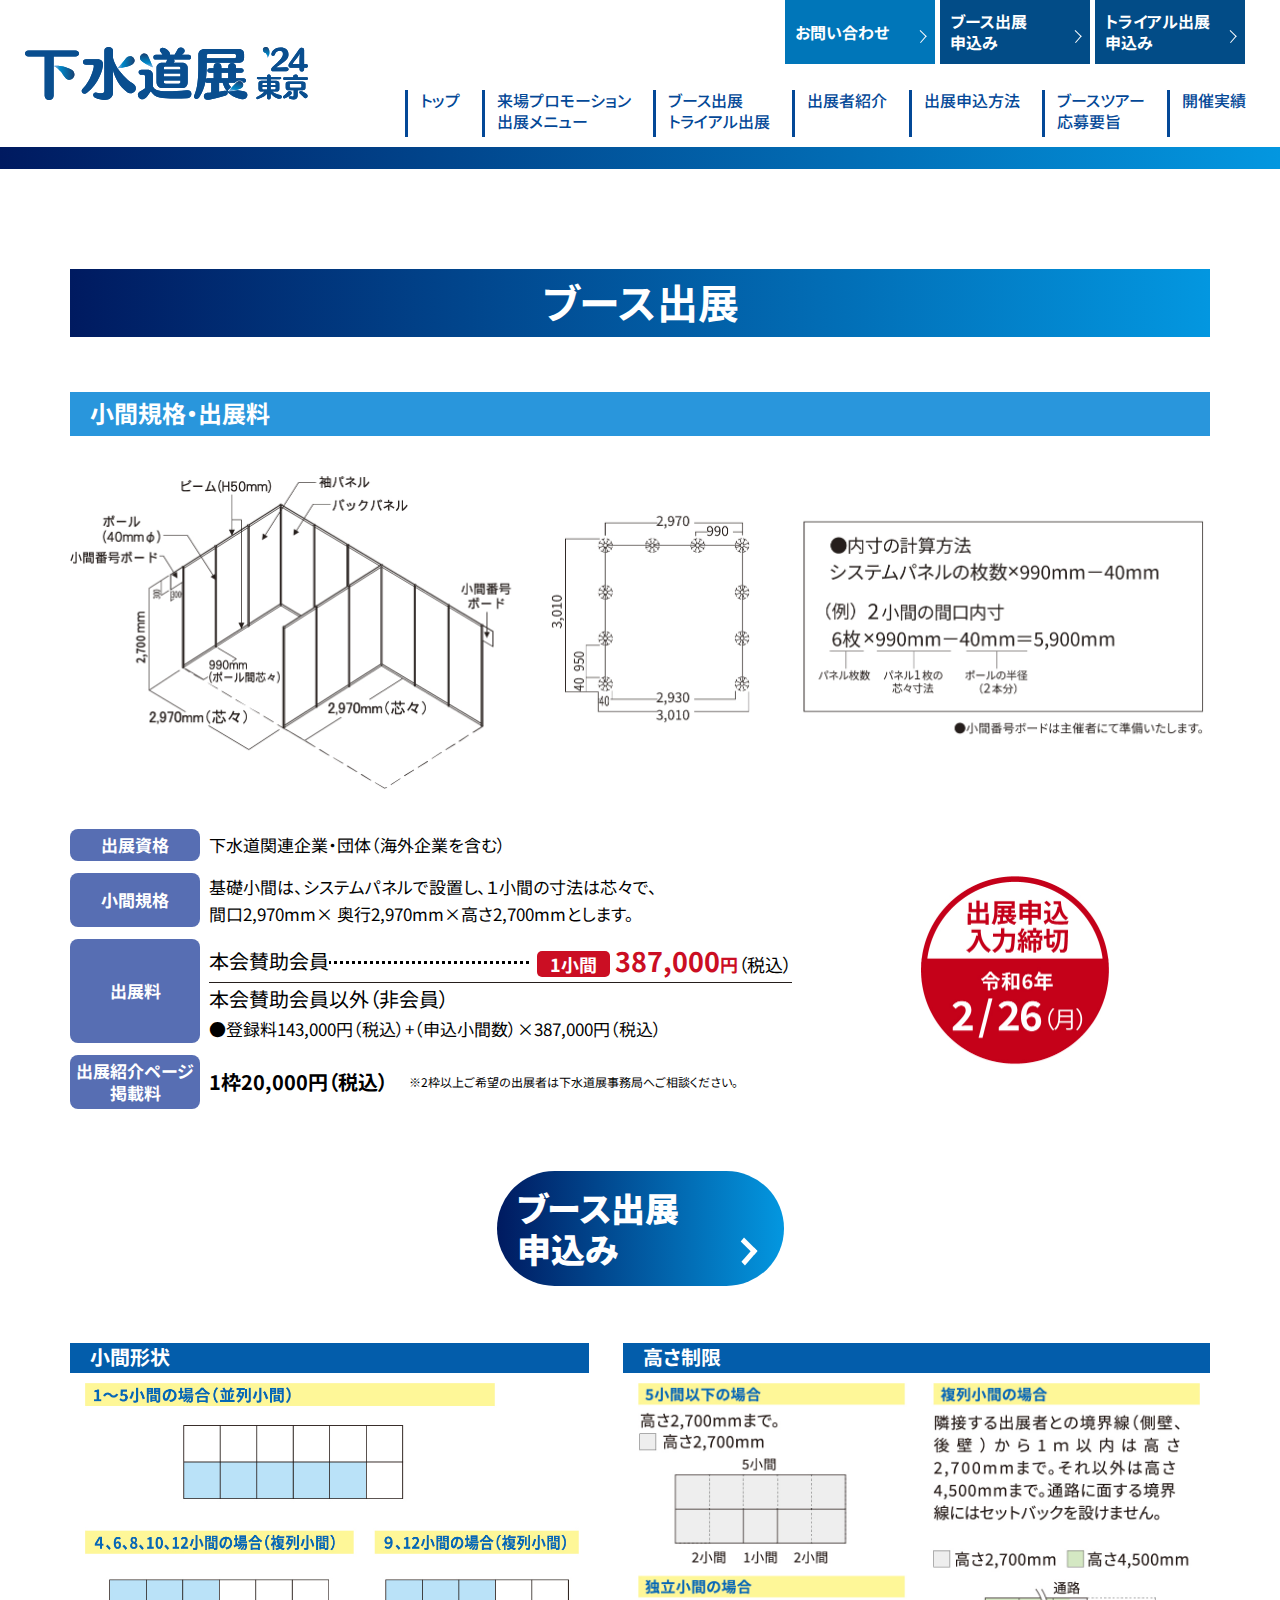
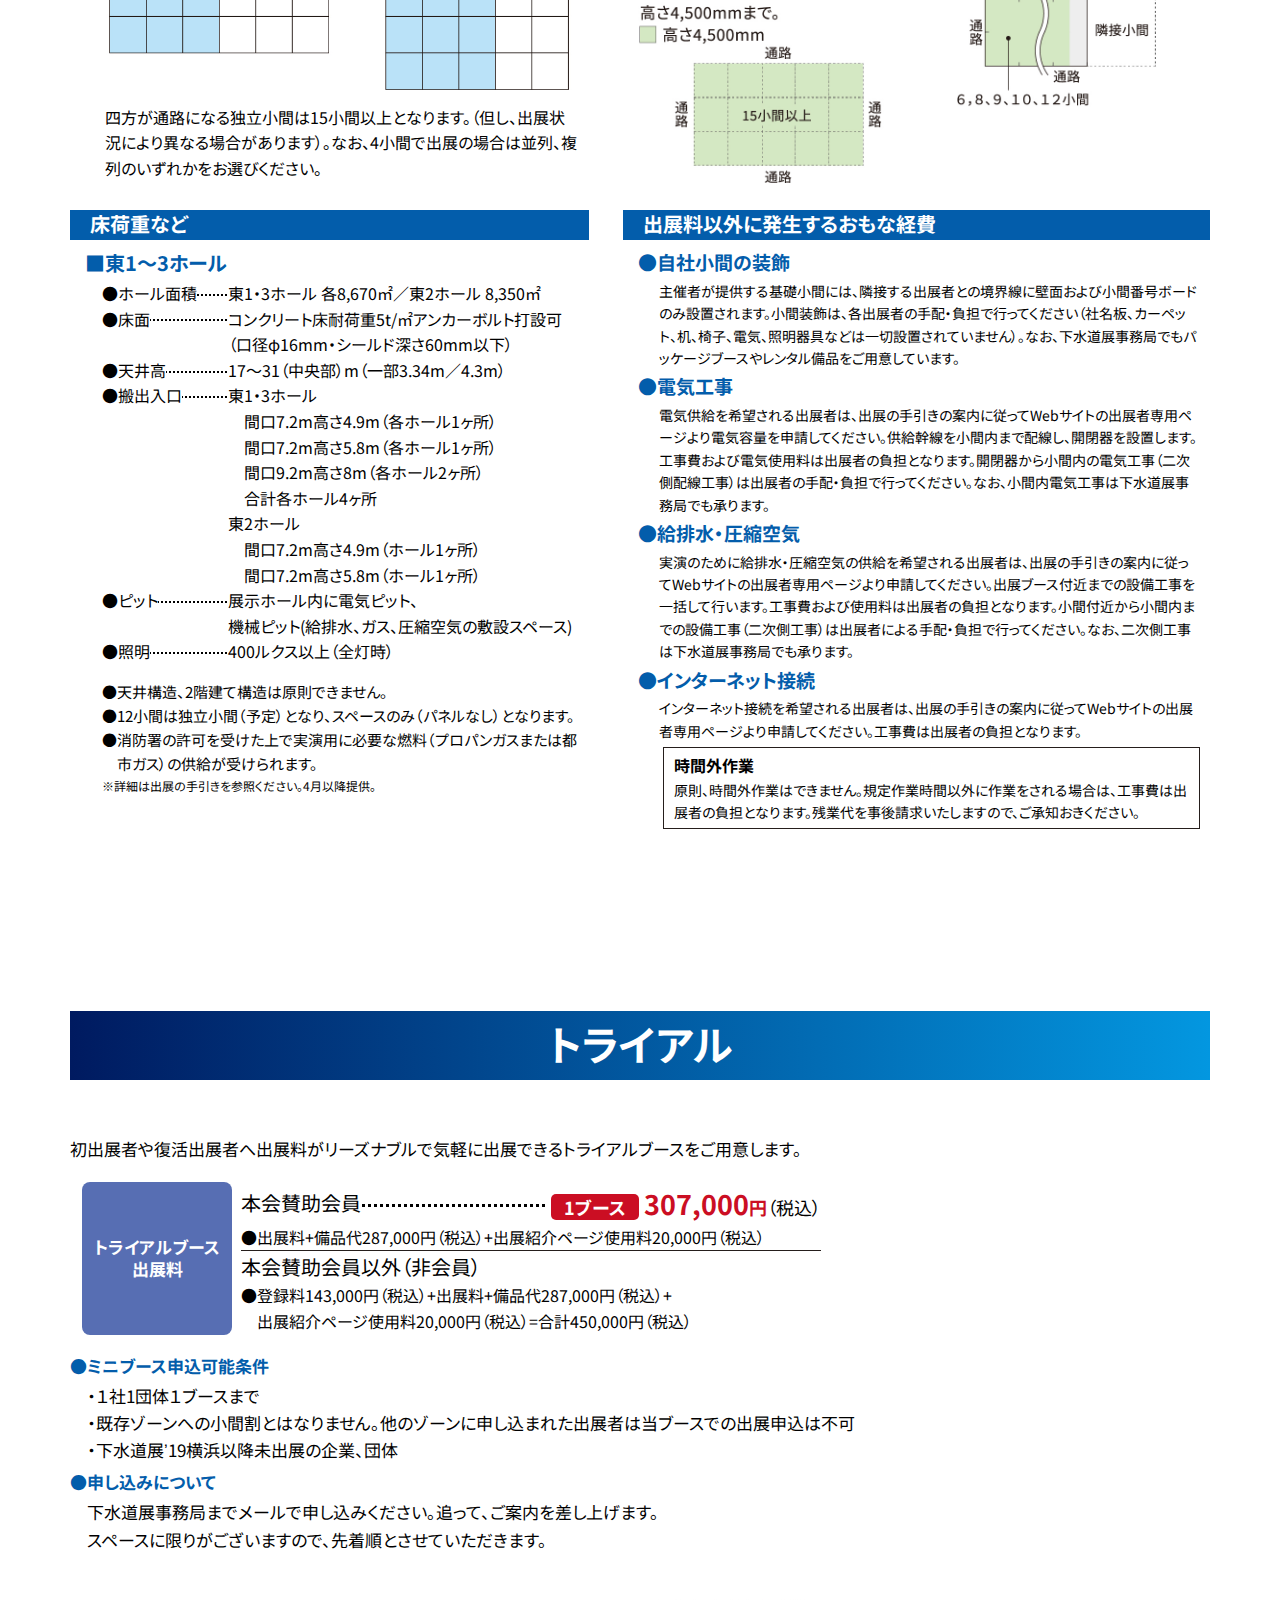
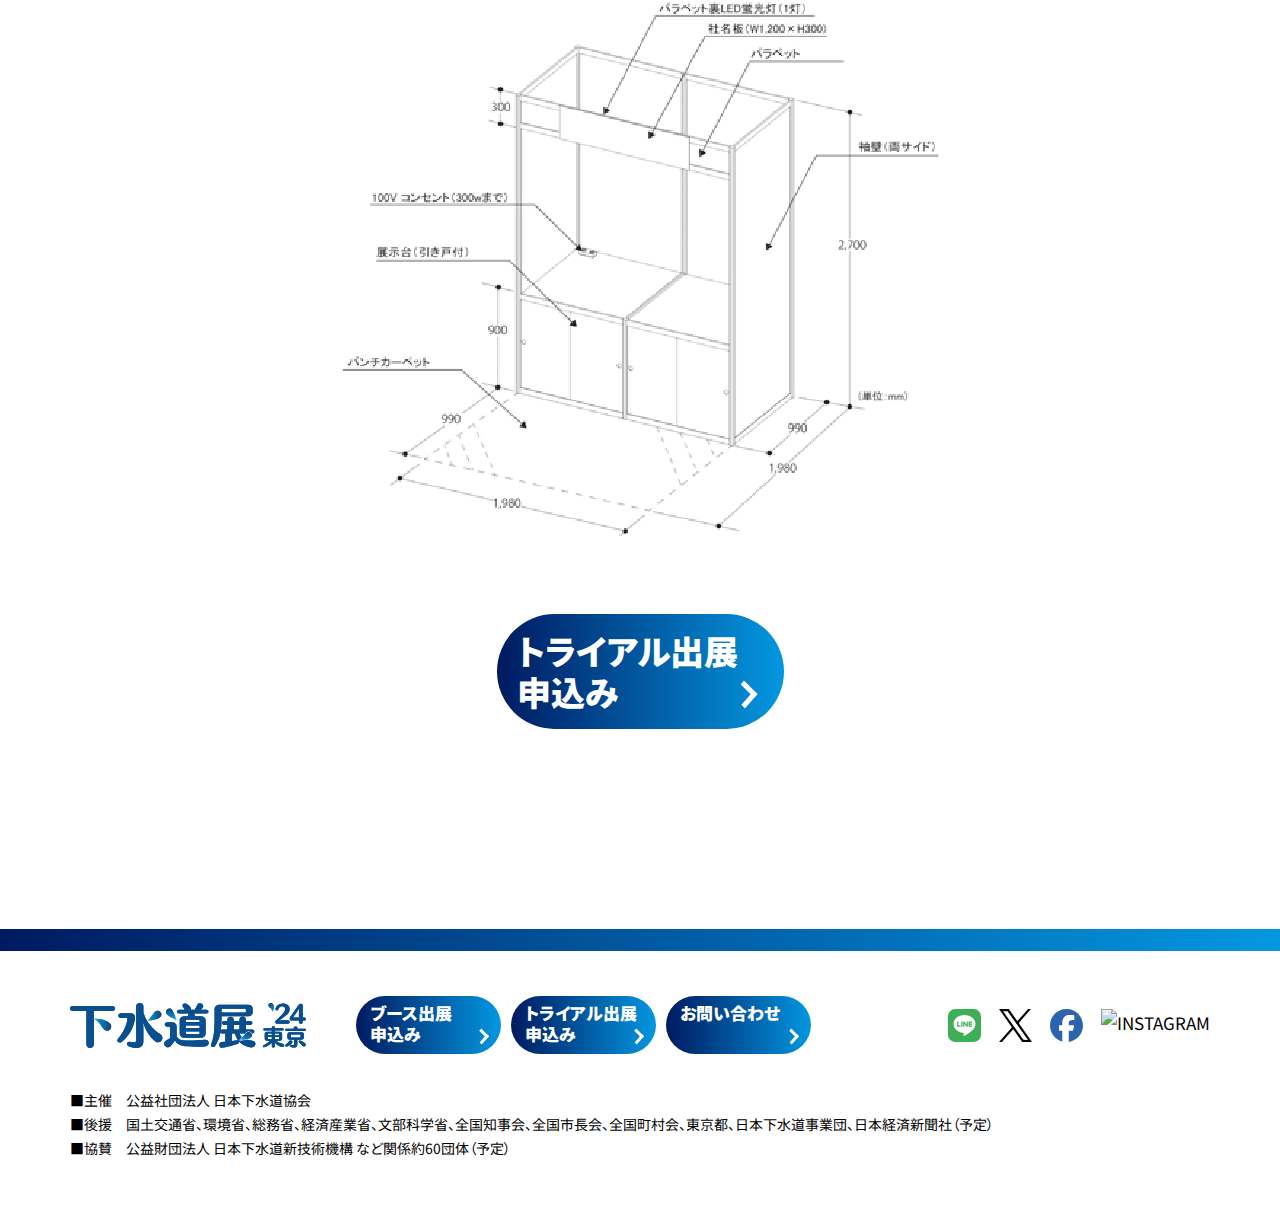
==== commit 871e6190: "update color" ====
--- a/booth/index.html
+++ b/booth/index.html
@@ -221,7 +221,7 @@
                                         <span class="tag">1ブース</span><span class="number">307,000</span><span class="sm--red">円</span><span class="sm">（税込）</span>
                                     </p>
                                 </div>
-                                <p class="exhi-item__price border-bottom">●出展料+備品代287,000円（税込）+出展紹介ページ使用料20,000円（税込）</p>
+                                <p class="exhi-item__price border-bottom">●出展料+備品代287,000円（税込）+<br class="only-sp">出展紹介ページ使用料20,000円（税込）</p>
                                 <p class="exhi-item__lead">本会賛助会員以外（非会員）</p>
                                 <p class="exhi-item__price text-indent">●登録料143,000円（税込）+出展料+備品代287,000円（税込）+<br>出展紹介ページ使用料20,000円（税込）=合計450,000円（税込）</p>
                             </div>
--- a/assets/css/booth.css
+++ b/assets/css/booth.css
@@ -20,7 +20,7 @@
     padding: 5px;
     width: 130px;
     text-align: center;
-    background: #345BA7;
+    background: #576eb3;
     margin-right: 9px;
     display: flex;
     justify-content: center;
@@ -74,7 +74,7 @@
     background: #ffffff;
 }
 .exhi-item__subtitle .tag{
-    background: #C40019;
+    background: #cb0e23;
     border-radius: 5px;
     text-align: center;
     font-size: 1.8rem;
@@ -85,12 +85,12 @@
 }
 .exhi-item__subtitle .number{
     font-weight: bold;
-    color: #C40019;
+    color: #cb0e23;
     font-size: 2.7rem;
 }
 .exhi-item__subtitle .sm--red{
     font-weight: bold;
-    color: #C40019;
+    color: #cb0e23;
     font-size: 1.8rem;
 }
 .exhi-item__subtitle .sm{
@@ -251,6 +251,9 @@
 .booth__trial .booth__btn{
     margin: 0 auto;
 }
+.booth__trial{
+    margin-top: clamp(70px, 15vw, 150px);
+}
 @media (max-width: 768px){
     .booth-exhi{
         margin: 25px 0 35px 0;
@@ -321,6 +324,9 @@
     .booth__box:last-of-type .booth-box__inner{
         padding: 0;
     }
+    .booth-box__inner{
+        padding: 0 10px;
+    }
     .booth__box:last-of-type .booth-box__content > p{
         padding: 0;
         font-size: 1.3rem;
@@ -346,9 +352,10 @@
     }
     .booth-trial__box .exhi-item__subtitle{
         flex-direction: row;
+        align-items: center;
     }
     .exhi-item__price{
-        font-size: 1.4rem;
+        font-size: 1.2rem;
     }
     .booth-trial__desc p{
         padding-left: 0;
@@ -356,4 +363,11 @@
     .booth-trial__img{
         margin: 20px 0 0 0;
     }
+    .booth-trial__box{
+        margin-left: 0;
+    }
+    .exhi-item__price.text-indent{
+        padding-left: unset;
+        text-indent: unset;
+    }
 }